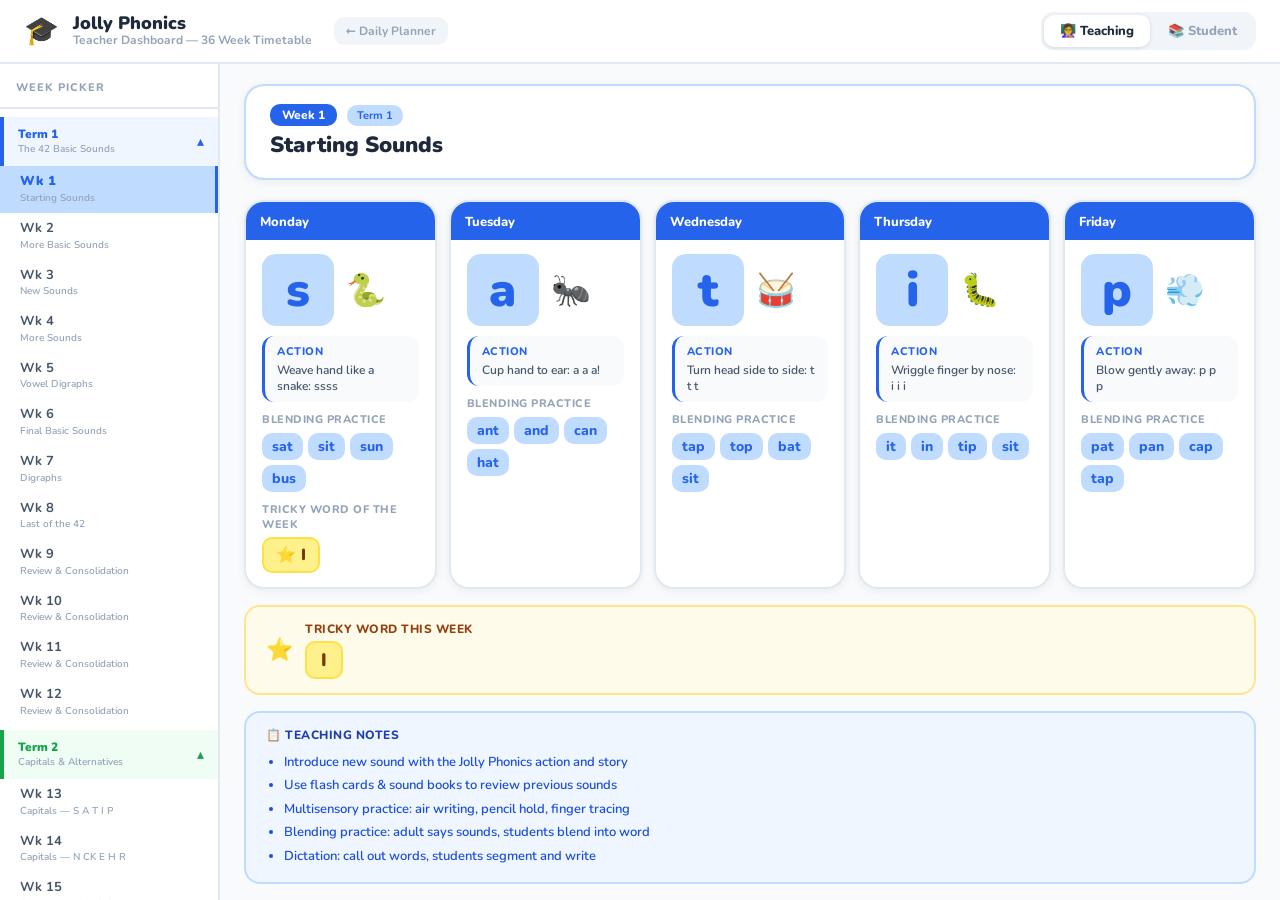
==== dashboard.html @ 3ef7597f "Add 36-week Jolly Phonics Teacher Dashboard - dashboard.html: full sidebar + week view + day cards, " ====
<!DOCTYPE html>
<html lang="en">
<head>
<meta charset="UTF-8">
<meta name="viewport" content="width=device-width, initial-scale=1.0">
<title>Jolly Phonics Dashboard</title>
<link href="https://fonts.googleapis.com/css2?family=Nunito:wght@400;600;700;800;900&display=swap" rel="stylesheet">
<style>
*{box-sizing:border-box;margin:0;padding:0}
body{font-family:'Nunito',system-ui,sans-serif;background:#F8FAFC;color:#1E293B;height:100vh;overflow:hidden}
button{font-family:inherit;cursor:pointer;border:none}
::-webkit-scrollbar{width:6px}
::-webkit-scrollbar-track{background:#F1F5F9}
::-webkit-scrollbar-thumb{background:#CBD5E1;border-radius:3px}

/* ── Shell ─────────────────────────────────────────────── */
#shell{display:flex;flex-direction:column;height:100vh;overflow:hidden}

/* ── Top Bar ────────────────────────────────────────────── */
#topbar{
  display:flex;justify-content:space-between;align-items:center;
  background:white;border-bottom:2px solid #E2E8F0;
  padding:12px 24px;flex-shrink:0
}
.topbar-left{display:flex;align-items:center;gap:14px}
.topbar-logo{font-size:28px;line-height:1}
.topbar-name{font-size:18px;font-weight:900;color:#1E293B;line-height:1}
.topbar-sub{font-size:12px;font-weight:700;color:#94A3B8}
.topbar-back{font-size:12px;font-weight:700;color:#94A3B8;text-decoration:none;
  background:#F1F5F9;border-radius:10px;padding:6px 12px;margin-left:8px;display:inline-block}
.topbar-back:hover{background:#E2E8F0}

/* ── Toggle ─────────────────────────────────────────────── */
.toggle-wrap{display:flex;background:#F1F5F9;border-radius:12px;padding:3px;gap:2px}
.toggle-btn{
  padding:7px 16px;border-radius:10px;font-weight:800;font-size:13px;
  background:transparent;color:#94A3B8;box-shadow:none;transition:all .15s
}
.toggle-btn.active{background:white;color:#1E293B;box-shadow:0 1px 4px rgba(0,0,0,.12)}

/* ── Body row ───────────────────────────────────────────── */
#body{display:flex;flex:1;overflow:hidden}

/* ── Sidebar ─────────────────────────────────────────────── */
#sidebar{
  width:220px;flex-shrink:0;background:white;
  border-right:2px solid #E2E8F0;display:flex;flex-direction:column;overflow:hidden
}
.sidebar-hdr{
  padding:16px 16px 12px;border-bottom:2px solid #E2E8F0;
  font-size:11px;font-weight:800;color:#94A3B8;letter-spacing:1px;text-transform:uppercase
}
#termList{overflow:auto;flex:1;padding:8px 0}
.term-section{margin-bottom:4px}
.term-btn{
  width:100%;text-align:left;padding:10px 14px;
  display:flex;justify-content:space-between;align-items:center;
  border-left-width:4px;border-left-style:solid
}
.term-btn-name{font-weight:900;font-size:12px;line-height:1.2}
.term-btn-sub{font-weight:600;font-size:10px;color:#94A3B8;margin-top:1px}
.term-chevron{font-size:14px}
.week-btn{
  width:100%;text-align:left;padding:8px 14px 8px 20px;
  background:transparent;
  border-right:3px solid transparent;
  display:flex;align-items:center;justify-content:space-between;
  transition:background .15s
}
.week-btn-num{font-weight:700;font-size:13px;color:#475569;display:block;line-height:1.2}
.week-btn-theme{
  font-weight:600;font-size:10px;color:#94A3B8;display:block;margin-top:1px;
  white-space:nowrap;overflow:hidden;text-overflow:ellipsis;max-width:120px
}

/* ── Week View ───────────────────────────────────────────── */
#weekView{flex:1;overflow:auto;padding:20px 24px}

/* Week header card */
.week-hdr{
  background:white;border-radius:20px;padding:18px 24px;margin-bottom:20px;
  display:flex;justify-content:space-between;align-items:center;
  box-shadow:0 2px 8px rgba(0,0,0,.06)
}
.week-hdr-badges{display:flex;align-items:center;gap:10px;margin-bottom:4px;flex-wrap:wrap}
.badge{border-radius:10px;padding:3px 12px;font-size:12px;font-weight:800}
.badge-sm{border-radius:10px;padding:3px 10px;font-size:11px;font-weight:700}
.week-hdr-title{font-size:22px;font-weight:900;color:#1E293B}

/* Day grid */
.day-grid{display:grid;grid-template-columns:repeat(5,1fr);gap:12px}

/* Day card */
.day-card{
  background:white;border-radius:20px;border:2px solid #E2E8F0;
  overflow:hidden;display:flex;flex-direction:column;
  box-shadow:0 2px 8px rgba(0,0,0,.06)
}
.day-card-hdr{padding:8px 14px}
.day-card-hdr span{font-weight:800;font-size:13px;color:white}
.day-card-body{padding:14px 16px;flex:1;display:flex;flex-direction:column;gap:10px}

/* Sound badge row */
.sound-row{display:flex;align-items:center;gap:12px}
.sound-badge{
  border-radius:14px;width:72px;height:72px;flex-shrink:0;
  display:flex;align-items:center;justify-content:center;
  font-weight:900;line-height:1
}
.sound-emoji{font-size:32px}

/* Action section */
.action-box{
  background:#F8FAFC;border-radius:12px;padding:8px 12px;
  border-left-width:3px;border-left-style:solid
}
.action-label{
  font-weight:800;font-size:11px;text-transform:uppercase;letter-spacing:.5px;margin-bottom:3px
}
.action-body{font-size:12px;font-weight:600;color:#475569}

/* Blending section */
.blend-label{
  font-size:11px;font-weight:800;color:#94A3B8;text-transform:uppercase;
  letter-spacing:.5px;margin-bottom:6px
}
.word-chips{display:flex;flex-wrap:wrap;gap:5px}
.word-chip{border-radius:10px;padding:4px 10px;font-size:14px;font-weight:800}

/* Tricky word (Monday card) */
.tricky-card-section{margin-top:auto}
.tricky-card-label{
  font-size:11px;font-weight:800;color:#94A3B8;text-transform:uppercase;
  letter-spacing:.5px;margin-bottom:5px
}
.tricky-card-chips{display:flex;gap:6px;flex-wrap:wrap}
.tricky-chip{
  background:#FEF08A;color:#78350F;border-radius:10px;
  padding:5px 12px;font-weight:900;font-size:16px;border:2px solid #FDE047
}

/* Tricky words banner */
.tricky-banner{
  margin-top:16px;background:#FFFBEB;border-radius:16px;
  padding:14px 20px;border:2px solid #FDE68A;
  display:flex;align-items:center;gap:12px
}
.tricky-banner-star{font-size:22px}
.tricky-banner-label{
  font-size:12px;font-weight:800;color:#92400E;margin-bottom:4px;
  text-transform:uppercase;letter-spacing:.5px
}
.tricky-banner-chips{display:flex;gap:8px;flex-wrap:wrap}
.tricky-banner-chip{
  background:#FEF08A;color:#78350F;border-radius:10px;
  padding:5px 14px;font-weight:900;font-size:18px;border:2px solid #FDE047
}

/* Teaching notes */
.teaching-notes{
  margin-top:16px;background:#EFF6FF;border-radius:16px;
  padding:14px 20px;border:2px solid #BFDBFE
}
.teaching-notes-label{
  font-size:12px;font-weight:800;color:#1E40AF;margin-bottom:8px;
  text-transform:uppercase;letter-spacing:.5px
}
.teaching-notes ul{padding-left:18px;color:#1D4ED8;font-size:13px;line-height:1.8;font-weight:600}

/* Review week */
.review-view{
  border-radius:20px;padding:24px;text-align:center;
  border-style:dashed;border-width:2px
}
.review-icon{font-size:48px;margin-bottom:12px}
.review-title{font-size:22px;font-weight:900;margin-bottom:8px}
.review-desc{font-size:15px;color:#475569;max-width:500px;margin:0 auto 16px;line-height:1.6}
.review-sounds{display:flex;gap:8px;justify-content:center;flex-wrap:wrap;margin-top:8px}
.review-sound-chip{
  color:white;border-radius:10px;padding:6px 14px;font-weight:900;font-size:16px
}
.review-tricky{margin-top:16px;display:flex;gap:8px;justify-content:center;flex-wrap:wrap}
.review-tricky-chip{
  background:#FEF08A;color:#78350F;border-radius:8px;
  padding:4px 10px;font-weight:900;font-size:14px;border:2px solid #FDE047
}
</style>
</head>
<body>
<div id="shell">
  <div id="topbar">
    <div class="topbar-left">
      <span class="topbar-logo">🎓</span>
      <div>
        <div class="topbar-name">Jolly Phonics</div>
        <div class="topbar-sub">Teacher Dashboard — 36 Week Timetable</div>
      </div>
      <a href="index.html" class="topbar-back">← Daily Planner</a>
    </div>
    <div class="toggle-wrap">
      <button class="toggle-btn active" data-mode="teaching" id="toggleTeaching">👩‍🏫 Teaching</button>
      <button class="toggle-btn" data-mode="student" id="toggleStudent">📚 Student</button>
    </div>
  </div>
  <div id="body">
    <div id="sidebar">
      <div class="sidebar-hdr">Week Picker</div>
      <div id="termList"></div>
    </div>
    <div id="weekView"></div>
  </div>
</div>

<script src="jp-data.js"></script>
<script>
const D = window.JP;
const STORAGE_KEY = 'jp_dash_v2';

let state = {
  selectedWeek: 1,
  mode: 'teaching',
  expanded: {1: true, 2: true, 3: true}
};

function loadState() {
  try {
    const saved = JSON.parse(localStorage.getItem(STORAGE_KEY)) || {};
    if (saved.selectedWeek) state.selectedWeek = saved.selectedWeek;
  } catch {}
}

function saveState() {
  try { localStorage.setItem(STORAGE_KEY, JSON.stringify({selectedWeek: state.selectedWeek})); } catch {}
}

function termOf(weekData) {
  return D.terms.find(t => t.id === weekData.term);
}

function displaySound(s) {
  return s === 'oo2' ? 'oo' : s === 'th2' ? 'th' : s;
}

function esc(str) {
  return String(str).replace(/&/g,'&amp;').replace(/</g,'&lt;').replace(/>/g,'&gt;');
}

/* ── Sidebar ─────────────────────────────────────────────── */
function renderSidebar() {
  const list = document.getElementById('termList');
  list.innerHTML = D.terms.map(term => {
    const termWeeks = D.weeks.filter(w => w.term === term.id);
    const isOpen = state.expanded[term.id];
    return `
      <div class="term-section">
        <button class="term-btn" data-term="${term.id}"
          style="background:${term.bg};border-left-color:${term.accent}">
          <div>
            <div class="term-btn-name" style="color:${term.accent}">${esc(term.name)}</div>
            <div class="term-btn-sub">${esc(term.sub)}</div>
          </div>
          <span class="term-chevron" style="color:${term.accent}">${isOpen ? '▴' : '▾'}</span>
        </button>
        ${isOpen ? termWeeks.map(w => {
          const sel = w.week === state.selectedWeek;
          return `<button class="week-btn" data-week="${w.week}"
            style="background:${sel ? term.badge : 'transparent'};border-right-color:${sel ? term.accent : 'transparent'}">
            <div>
              <span class="week-btn-num" style="font-weight:${sel?900:700};color:${sel?term.accent:'#475569'}">Wk ${w.week}</span>
              <span class="week-btn-theme">${esc(w.theme)}</span>
            </div>
          </button>`;
        }).join('') : ''}
      </div>`;
  }).join('');
}

/* ── Day Card ─────────────────────────────────────────────── */
function renderDayCard(dayIdx, sound, weekData) {
  const term = termOf(weekData);
  const ds = displaySound(sound);
  const info = D.sounds[sound] || {e:'❓', a:'Review this sound', w:['blend','read','spell','write']};
  const tricky = dayIdx === 0 && weekData.trickyWords && weekData.trickyWords.length > 0
    ? weekData.trickyWords : null;
  const dayName = D.days[dayIdx];
  const badgeFontSize = ds.length > 2 ? 32 : 48;

  const actionHtml = state.mode === 'teaching' ? `
    <div class="action-box" style="border-left-color:${term.accent}">
      <div class="action-label" style="color:${term.accent}">Action</div>
      <div class="action-body">${esc(info.a)}</div>
    </div>` : '';

  const blendLabel = state.mode === 'teaching' ? 'Blending Practice' : 'Read these words';

  const wordChips = info.w.map(w =>
    `<span class="word-chip" style="background:${term.badge};color:${term.accent}">${esc(w)}</span>`
  ).join('');

  const trickyHtml = tricky ? `
    <div class="tricky-card-section">
      <div class="tricky-card-label">Tricky Word${tricky.length > 1 ? 's' : ''} of the Week</div>
      <div class="tricky-card-chips">
        ${tricky.map(tw => `<span class="tricky-chip">⭐ ${esc(tw)}</span>`).join('')}
      </div>
    </div>` : '';

  return `
    <div class="day-card">
      <div class="day-card-hdr" style="background:${term.accent}">
        <span>${esc(dayName)}</span>
      </div>
      <div class="day-card-body">
        <div class="sound-row">
          <div class="sound-badge" style="background:${term.badge};color:${term.accent};font-size:${badgeFontSize}px">
            ${esc(ds)}
          </div>
          <div class="sound-emoji">${info.e}</div>
        </div>
        ${actionHtml}
        <div>
          <div class="blend-label">${blendLabel}</div>
          <div class="word-chips">${wordChips}</div>
        </div>
        ${trickyHtml}
      </div>
    </div>`;
}

/* ── Review Week View ────────────────────────────────────── */
function renderReviewWeek(weekData) {
  const term = termOf(weekData);
  const soundChips = weekData.sounds.map(s =>
    `<span class="review-sound-chip" style="background:${term.accent}">${esc(displaySound(s))}</span>`
  ).join('');
  const trickyChips = weekData.trickyWords && weekData.trickyWords.length > 0
    ? `<div class="review-tricky">${weekData.trickyWords.map(tw =>
        `<span class="review-tricky-chip">⭐ ${esc(tw)}</span>`).join('')}</div>` : '';

  return `
    <div class="review-view" style="background:${term.badge};border-color:${term.accent}">
      <div class="review-icon">🔄</div>
      <h3 class="review-title" style="color:${term.accent}">Consolidation &amp; Review Week</h3>
      <p class="review-desc">${esc(weekData.reviewNote || '')}</p>
      <div class="review-sounds">${soundChips}</div>
      ${trickyChips}
    </div>`;
}

/* ── Week View ───────────────────────────────────────────── */
function renderWeekView() {
  const weekData = D.weeks.find(w => w.week === state.selectedWeek);
  if (!weekData) return;
  const term = termOf(weekData);

  const capitalsPill = weekData.capitals
    ? `<span class="badge-sm" style="background:#EDE9FE;color:#6D28D9">Capitals</span>` : '';
  const reviewPill = weekData.review
    ? `<span class="badge-sm" style="background:#FEE2E2;color:#DC2626">Review</span>` : '';

  const dayCards = weekData.review
    ? renderReviewWeek(weekData)
    : `<div class="day-grid">${
        weekData.sounds.slice(0, 5).map((s, i) => renderDayCard(i, s, weekData)).join('')
      }</div>`;

  const trickyBanner = !weekData.review && weekData.trickyWords && weekData.trickyWords.length > 0 ? `
    <div class="tricky-banner">
      <span class="tricky-banner-star">⭐</span>
      <div>
        <div class="tricky-banner-label">Tricky Word${weekData.trickyWords.length > 1 ? 's' : ''} this week</div>
        <div class="tricky-banner-chips">
          ${weekData.trickyWords.map(tw => `<span class="tricky-banner-chip">${esc(tw)}</span>`).join('')}
        </div>
      </div>
    </div>` : '';

  const teachingNotes = state.mode === 'teaching' && !weekData.review ? `
    <div class="teaching-notes">
      <div class="teaching-notes-label">📋 Teaching Notes</div>
      <ul>
        <li>Introduce new sound with the Jolly Phonics action and story</li>
        <li>Use flash cards &amp; sound books to review previous sounds</li>
        <li>Multisensory practice: air writing, pencil hold, finger tracing</li>
        <li>Blending practice: adult says sounds, students blend into word</li>
        <li>Dictation: call out words, students segment and write</li>
      </ul>
    </div>` : '';

  document.getElementById('weekView').innerHTML = `
    <div class="week-hdr" style="border:2px solid ${term.badge}">
      <div>
        <div class="week-hdr-badges">
          <span class="badge" style="background:${term.accent};color:white">Week ${weekData.week}</span>
          <span class="badge-sm" style="background:${term.badge};color:${term.accent}">${esc(term.name)}</span>
          ${capitalsPill}${reviewPill}
        </div>
        <h2 class="week-hdr-title">${esc(weekData.theme)}</h2>
      </div>
    </div>
    ${dayCards}
    ${trickyBanner}
    ${teachingNotes}
  `;
}

/* ── Render all ─────────────────────────────────────────── */
function renderAll() {
  renderSidebar();
  renderWeekView();
  // Sync toggle buttons
  document.querySelectorAll('.toggle-btn').forEach(btn => {
    btn.classList.toggle('active', btn.dataset.mode === state.mode);
  });
}

/* ── Events ─────────────────────────────────────────────── */
document.getElementById('termList').addEventListener('click', e => {
  const termBtn = e.target.closest('[data-term]');
  const weekBtn = e.target.closest('[data-week]');
  if (termBtn) {
    const id = Number(termBtn.dataset.term);
    state.expanded[id] = !state.expanded[id];
    renderSidebar();
  } else if (weekBtn) {
    state.selectedWeek = Number(weekBtn.dataset.week);
    saveState();
    renderAll();
  }
});

document.querySelector('.toggle-wrap').addEventListener('click', e => {
  const btn = e.target.closest('.toggle-btn');
  if (btn) {
    state.mode = btn.dataset.mode;
    renderAll();
  }
});

/* ── Init ────────────────────────────────────────────────── */
loadState();
renderAll();
</script>
</body>
</html>
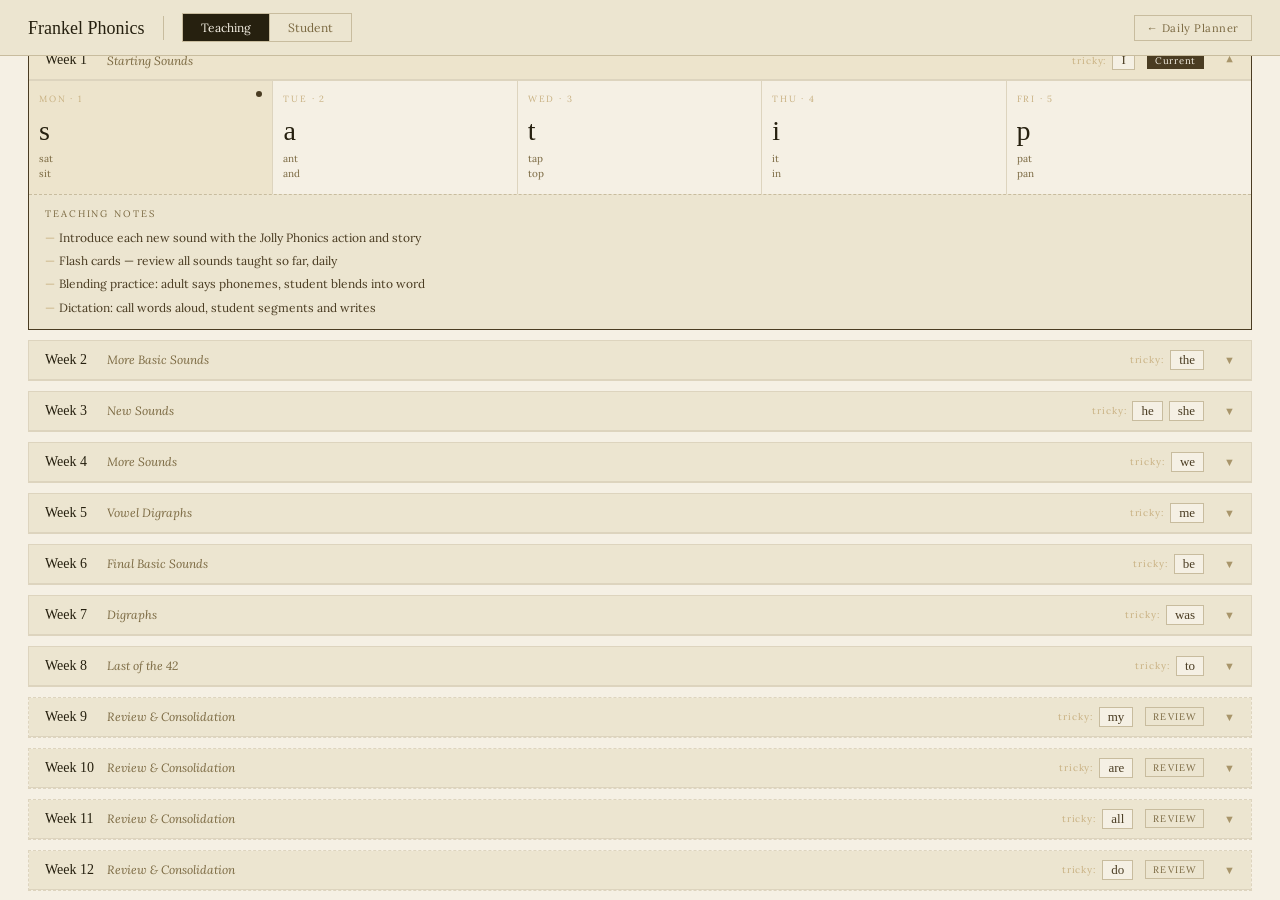
==== commit 8bae55f7: "Redesign app as Frankel Phonics with parchment/ink design system - New splash.html: entry screen wit" ====
--- a/dashboard.html
+++ b/dashboard.html
@@ -3,443 +3,654 @@
 <head>
 <meta charset="UTF-8">
 <meta name="viewport" content="width=device-width, initial-scale=1.0">
-<title>Jolly Phonics Dashboard</title>
-<link href="https://fonts.googleapis.com/css2?family=Nunito:wght@400;600;700;800;900&display=swap" rel="stylesheet">
+<title>Frankel Phonics — Dashboard</title>
+<link rel="manifest" href="manifest.json">
+<link rel="preconnect" href="https://fonts.googleapis.com">
+<link href="https://fonts.googleapis.com/css2?family=IM+Fell+English:ital@0;1&family=Lora:ital,wght@0,400;0,500;0,600;1,400;1,500&display=swap" rel="stylesheet">
 <style>
-*{box-sizing:border-box;margin:0;padding:0}
-body{font-family:'Nunito',system-ui,sans-serif;background:#F8FAFC;color:#1E293B;height:100vh;overflow:hidden}
-button{font-family:inherit;cursor:pointer;border:none}
-::-webkit-scrollbar{width:6px}
-::-webkit-scrollbar-track{background:#F1F5F9}
-::-webkit-scrollbar-thumb{background:#CBD5E1;border-radius:3px}
-
-/* ── Shell ─────────────────────────────────────────────── */
-#shell{display:flex;flex-direction:column;height:100vh;overflow:hidden}
-
-/* ── Top Bar ────────────────────────────────────────────── */
-#topbar{
-  display:flex;justify-content:space-between;align-items:center;
-  background:white;border-bottom:2px solid #E2E8F0;
-  padding:12px 24px;flex-shrink:0
-}
-.topbar-left{display:flex;align-items:center;gap:14px}
-.topbar-logo{font-size:28px;line-height:1}
-.topbar-name{font-size:18px;font-weight:900;color:#1E293B;line-height:1}
-.topbar-sub{font-size:12px;font-weight:700;color:#94A3B8}
-.topbar-back{font-size:12px;font-weight:700;color:#94A3B8;text-decoration:none;
-  background:#F1F5F9;border-radius:10px;padding:6px 12px;margin-left:8px;display:inline-block}
-.topbar-back:hover{background:#E2E8F0}
-
-/* ── Toggle ─────────────────────────────────────────────── */
-.toggle-wrap{display:flex;background:#F1F5F9;border-radius:12px;padding:3px;gap:2px}
-.toggle-btn{
-  padding:7px 16px;border-radius:10px;font-weight:800;font-size:13px;
-  background:transparent;color:#94A3B8;box-shadow:none;transition:all .15s
-}
-.toggle-btn.active{background:white;color:#1E293B;box-shadow:0 1px 4px rgba(0,0,0,.12)}
-
-/* ── Body row ───────────────────────────────────────────── */
-#body{display:flex;flex:1;overflow:hidden}
-
-/* ── Sidebar ─────────────────────────────────────────────── */
-#sidebar{
-  width:220px;flex-shrink:0;background:white;
-  border-right:2px solid #E2E8F0;display:flex;flex-direction:column;overflow:hidden
-}
-.sidebar-hdr{
-  padding:16px 16px 12px;border-bottom:2px solid #E2E8F0;
-  font-size:11px;font-weight:800;color:#94A3B8;letter-spacing:1px;text-transform:uppercase
-}
-#termList{overflow:auto;flex:1;padding:8px 0}
-.term-section{margin-bottom:4px}
-.term-btn{
-  width:100%;text-align:left;padding:10px 14px;
-  display:flex;justify-content:space-between;align-items:center;
-  border-left-width:4px;border-left-style:solid
-}
-.term-btn-name{font-weight:900;font-size:12px;line-height:1.2}
-.term-btn-sub{font-weight:600;font-size:10px;color:#94A3B8;margin-top:1px}
-.term-chevron{font-size:14px}
-.week-btn{
-  width:100%;text-align:left;padding:8px 14px 8px 20px;
-  background:transparent;
-  border-right:3px solid transparent;
-  display:flex;align-items:center;justify-content:space-between;
-  transition:background .15s
-}
-.week-btn-num{font-weight:700;font-size:13px;color:#475569;display:block;line-height:1.2}
-.week-btn-theme{
-  font-weight:600;font-size:10px;color:#94A3B8;display:block;margin-top:1px;
-  white-space:nowrap;overflow:hidden;text-overflow:ellipsis;max-width:120px
-}
-
-/* ── Week View ───────────────────────────────────────────── */
-#weekView{flex:1;overflow:auto;padding:20px 24px}
-
-/* Week header card */
-.week-hdr{
-  background:white;border-radius:20px;padding:18px 24px;margin-bottom:20px;
-  display:flex;justify-content:space-between;align-items:center;
-  box-shadow:0 2px 8px rgba(0,0,0,.06)
-}
-.week-hdr-badges{display:flex;align-items:center;gap:10px;margin-bottom:4px;flex-wrap:wrap}
-.badge{border-radius:10px;padding:3px 12px;font-size:12px;font-weight:800}
-.badge-sm{border-radius:10px;padding:3px 10px;font-size:11px;font-weight:700}
-.week-hdr-title{font-size:22px;font-weight:900;color:#1E293B}
-
-/* Day grid */
-.day-grid{display:grid;grid-template-columns:repeat(5,1fr);gap:12px}
-
-/* Day card */
-.day-card{
-  background:white;border-radius:20px;border:2px solid #E2E8F0;
-  overflow:hidden;display:flex;flex-direction:column;
-  box-shadow:0 2px 8px rgba(0,0,0,.06)
-}
-.day-card-hdr{padding:8px 14px}
-.day-card-hdr span{font-weight:800;font-size:13px;color:white}
-.day-card-body{padding:14px 16px;flex:1;display:flex;flex-direction:column;gap:10px}
-
-/* Sound badge row */
-.sound-row{display:flex;align-items:center;gap:12px}
-.sound-badge{
-  border-radius:14px;width:72px;height:72px;flex-shrink:0;
-  display:flex;align-items:center;justify-content:center;
-  font-weight:900;line-height:1
-}
-.sound-emoji{font-size:32px}
-
-/* Action section */
-.action-box{
-  background:#F8FAFC;border-radius:12px;padding:8px 12px;
-  border-left-width:3px;border-left-style:solid
-}
-.action-label{
-  font-weight:800;font-size:11px;text-transform:uppercase;letter-spacing:.5px;margin-bottom:3px
-}
-.action-body{font-size:12px;font-weight:600;color:#475569}
-
-/* Blending section */
-.blend-label{
-  font-size:11px;font-weight:800;color:#94A3B8;text-transform:uppercase;
-  letter-spacing:.5px;margin-bottom:6px
-}
-.word-chips{display:flex;flex-wrap:wrap;gap:5px}
-.word-chip{border-radius:10px;padding:4px 10px;font-size:14px;font-weight:800}
-
-/* Tricky word (Monday card) */
-.tricky-card-section{margin-top:auto}
-.tricky-card-label{
-  font-size:11px;font-weight:800;color:#94A3B8;text-transform:uppercase;
-  letter-spacing:.5px;margin-bottom:5px
-}
-.tricky-card-chips{display:flex;gap:6px;flex-wrap:wrap}
-.tricky-chip{
-  background:#FEF08A;color:#78350F;border-radius:10px;
-  padding:5px 12px;font-weight:900;font-size:16px;border:2px solid #FDE047
-}
-
-/* Tricky words banner */
-.tricky-banner{
-  margin-top:16px;background:#FFFBEB;border-radius:16px;
-  padding:14px 20px;border:2px solid #FDE68A;
-  display:flex;align-items:center;gap:12px
-}
-.tricky-banner-star{font-size:22px}
-.tricky-banner-label{
-  font-size:12px;font-weight:800;color:#92400E;margin-bottom:4px;
-  text-transform:uppercase;letter-spacing:.5px
-}
-.tricky-banner-chips{display:flex;gap:8px;flex-wrap:wrap}
-.tricky-banner-chip{
-  background:#FEF08A;color:#78350F;border-radius:10px;
-  padding:5px 14px;font-weight:900;font-size:18px;border:2px solid #FDE047
-}
-
-/* Teaching notes */
-.teaching-notes{
-  margin-top:16px;background:#EFF6FF;border-radius:16px;
-  padding:14px 20px;border:2px solid #BFDBFE
-}
-.teaching-notes-label{
-  font-size:12px;font-weight:800;color:#1E40AF;margin-bottom:8px;
-  text-transform:uppercase;letter-spacing:.5px
-}
-.teaching-notes ul{padding-left:18px;color:#1D4ED8;font-size:13px;line-height:1.8;font-weight:600}
-
-/* Review week */
-.review-view{
-  border-radius:20px;padding:24px;text-align:center;
-  border-style:dashed;border-width:2px
-}
-.review-icon{font-size:48px;margin-bottom:12px}
-.review-title{font-size:22px;font-weight:900;margin-bottom:8px}
-.review-desc{font-size:15px;color:#475569;max-width:500px;margin:0 auto 16px;line-height:1.6}
-.review-sounds{display:flex;gap:8px;justify-content:center;flex-wrap:wrap;margin-top:8px}
-.review-sound-chip{
-  color:white;border-radius:10px;padding:6px 14px;font-weight:900;font-size:16px
-}
-.review-tricky{margin-top:16px;display:flex;gap:8px;justify-content:center;flex-wrap:wrap}
-.review-tricky-chip{
-  background:#FEF08A;color:#78350F;border-radius:8px;
-  padding:4px 10px;font-weight:900;font-size:14px;border:2px solid #FDE047
-}
+*, *::before, *::after { box-sizing: border-box; margin: 0; padding: 0; }
+
+:root {
+  --p0:      #faf6ed;
+  --p1:      #f5f0e4;
+  --p2:      #ece5d0;
+  --p3:      #ddd4be;
+  --p4:      #c8bc9e;
+  --ink:     #26200f;
+  --ink-2:   #4a3c22;
+  --ink-3:   #7a6840;
+  --ink-4:   #a8956a;
+  --ink-5:   #c8b080;
+  --cur-bg:  #ede4cc;
+  --done-op: 0.42;
+}
+
+html, body {
+  height: 100%; width: 100%;
+  background: var(--p1);
+  color: var(--ink);
+  font-family: 'Lora', serif;
+  -webkit-font-smoothing: antialiased;
+  overflow: hidden;
+}
+
+/* ── Shell ──────────────────────────────────────────────── */
+#shell { display: flex; flex-direction: column; height: 100vh; }
+
+/* ── Top bar ────────────────────────────────────────────── */
+#topbar {
+  flex-shrink: 0;
+  background: var(--p2);
+  border-bottom: 1.5px solid var(--p4);
+  padding: 0 28px;
+  height: 56px;
+  display: flex;
+  align-items: center;
+  gap: 18px;
+}
+
+.tb-wordmark { display: flex; flex-direction: column; gap: 1px; }
+
+.tb-name {
+  font-family: 'IM Fell English', serif;
+  font-size: 18px;
+  color: var(--ink);
+  line-height: 1;
+}
+
+.tb-sub {
+  font-family: 'Lora', serif;
+  font-size: 9.5px;
+  letter-spacing: 0.28em;
+  text-transform: uppercase;
+  color: var(--ink-3);
+}
+
+.tb-divider {
+  width: 1px;
+  height: 24px;
+  background: var(--p4);
+  flex-shrink: 0;
+}
+
+.tb-spacer { flex: 1; }
+
+.mode-toggle {
+  display: flex;
+  border: 1px solid var(--p4);
+}
+
+.mode-btn {
+  padding: 6px 18px;
+  background: transparent;
+  color: var(--ink-3);
+  border: none;
+  cursor: pointer;
+  font-family: 'Lora', serif;
+  font-size: 12px;
+  transition: background 0.2s, color 0.2s;
+}
+.mode-btn.active { background: var(--ink); color: var(--p1); }
+.mode-btn + .mode-btn { border-left: 1px solid var(--p4); }
+
+.tb-back {
+  font-family: 'Lora', serif;
+  font-size: 11px;
+  color: var(--ink-3);
+  text-decoration: none;
+  letter-spacing: 0.05em;
+  padding: 5px 12px;
+  border: 1px solid var(--p4);
+  transition: border-color 0.2s, color 0.2s;
+  white-space: nowrap;
+}
+.tb-back:hover { border-color: var(--ink-2); color: var(--ink); }
+
+
+/* ── Scroll area ────────────────────────────────────────── */
+#scrollArea {
+  flex: 1;
+  overflow-y: auto;
+  padding: 28px 28px 60px;
+  scroll-behavior: smooth;
+}
+#scrollArea::-webkit-scrollbar { width: 4px; }
+#scrollArea::-webkit-scrollbar-thumb { background: var(--p4); }
+
+/* ── Term section ───────────────────────────────────────── */
+.term-section { margin-bottom: 40px; }
+
+.term-header {
+  display: flex;
+  align-items: center;
+  gap: 16px;
+  margin-bottom: 16px;
+}
+
+.term-title {
+  font-family: 'IM Fell English', serif;
+  font-size: 20px;
+  color: var(--ink);
+  white-space: nowrap;
+}
+
+.term-sub {
+  font-family: 'Lora', serif;
+  font-style: italic;
+  font-size: 12px;
+  color: var(--ink-3);
+}
+
+.term-rule {
+  flex: 1;
+  height: 1px;
+  background: linear-gradient(to right, var(--p4), transparent);
+}
+
+/* ── Week row ───────────────────────────────────────────── */
+.week-row {
+  margin-bottom: 10px;
+  border: 1px solid var(--p3);
+  overflow: hidden;
+  transition: border-color 0.2s;
+}
+.week-row:hover { border-color: var(--p4); }
+.week-row.current { border-color: var(--ink-2); }
+.week-row.review-week { border-style: dashed; }
+
+@keyframes rowIn {
+  from { opacity: 0; transform: translateY(10px); }
+  to   { opacity: 1; transform: translateY(0); }
+}
+.week-row { animation: rowIn 0.35s ease both; }
+
+/* ── Week meta bar ──────────────────────────────────────── */
+.week-meta {
+  display: flex;
+  align-items: center;
+  padding: 9px 16px;
+  gap: 12px;
+  background: var(--p2);
+  border-bottom: 1px solid var(--p3);
+  cursor: pointer;
+  user-select: none;
+}
+.week-row.current .week-meta { background: var(--cur-bg); }
+
+.week-num {
+  font-family: 'IM Fell English', serif;
+  font-size: 14px;
+  color: var(--ink);
+  min-width: 50px;
+}
+
+.week-theme {
+  font-family: 'Lora', serif;
+  font-style: italic;
+  font-size: 12px;
+  color: var(--ink-3);
+  flex: 1;
+}
+
+.week-tricky {
+  display: flex;
+  align-items: center;
+  gap: 6px;
+}
+
+.wt-label {
+  font-family: 'Lora', serif;
+  font-size: 9.5px;
+  letter-spacing: 0.1em;
+  color: var(--ink-5);
+}
+
+.tricky-chip {
+  font-family: 'IM Fell English', serif;
+  font-size: 13px;
+  color: var(--ink-2);
+  border: 1px solid var(--p4);
+  padding: 1px 8px;
+  background: var(--p1);
+}
+
+.week-badge {
+  font-family: 'Lora', serif;
+  font-size: 9.5px;
+  letter-spacing: 0.12em;
+  text-transform: uppercase;
+  color: var(--ink-3);
+  border: 1px solid var(--p4);
+  padding: 2px 7px;
+}
+
+.week-current-badge {
+  font-family: 'Lora', serif;
+  font-size: 9.5px;
+  letter-spacing: 0.08em;
+  color: var(--p1);
+  background: var(--ink-2);
+  padding: 2px 8px;
+}
+
+.week-chevron {
+  font-size: 11px;
+  color: var(--ink-4);
+  transition: transform 0.25s;
+  margin-left: 8px;
+  flex-shrink: 0;
+}
+.week-row.open .week-chevron { transform: rotate(180deg); }
+
+/* ── Day grid ───────────────────────────────────────────── */
+.day-grid {
+  display: none;
+  grid-template-columns: repeat(5, 1fr);
+  border-top: 1px solid var(--p3);
+}
+.week-row.open .day-grid { display: grid; }
+
+/* ── Review body ────────────────────────────────────────── */
+.review-body {
+  display: none;
+  padding: 16px 20px;
+  border-top: 1px solid var(--p3);
+  background: var(--p1);
+}
+.week-row.open .review-body { display: block; }
+
+.review-text {
+  font-family: 'Lora', serif;
+  font-style: italic;
+  font-size: 13px;
+  color: var(--ink-2);
+  line-height: 1.8;
+  max-width: 600px;
+}
+
+.review-sounds {
+  display: flex;
+  flex-wrap: wrap;
+  gap: 6px;
+  margin-top: 12px;
+}
+
+.review-sound {
+  font-family: 'IM Fell English', serif;
+  font-size: 18px;
+  color: var(--ink-2);
+  border: 1px solid var(--p4);
+  padding: 3px 10px;
+  background: var(--p1);
+}
+
+/* ── Day cell ───────────────────────────────────────────── */
+.day-cell {
+  padding: 12px 10px 14px;
+  border-right: 1px solid var(--p3);
+  background: var(--p1);
+  display: flex;
+  flex-direction: column;
+  gap: 7px;
+  position: relative;
+  cursor: pointer;
+  transition: background 0.15s;
+  -webkit-tap-highlight-color: transparent;
+}
+.day-cell:last-child { border-right: none; }
+.day-cell:hover { background: var(--p2); }
+.day-cell.done-cell { opacity: var(--done-op); }
+.day-cell.current-cell { background: var(--cur-bg); }
+.day-cell.current-cell:hover { background: #e4d9be; }
+
+.dc-label {
+  font-family: 'Lora', serif;
+  font-size: 9px;
+  letter-spacing: 0.2em;
+  text-transform: uppercase;
+  color: var(--ink-5);
+}
+
+.dc-sound {
+  font-family: 'IM Fell English', serif;
+  font-size: 28px;
+  color: var(--ink);
+  line-height: 1;
+  min-height: 34px;
+  display: flex;
+  align-items: flex-end;
+}
+.dc-sound.long { font-size: 20px; }
+
+.dc-words {
+  display: flex;
+  flex-direction: column;
+  gap: 2px;
+}
+
+.dc-word {
+  font-family: 'Lora', serif;
+  font-size: 10px;
+  color: var(--ink-3);
+  line-height: 1.3;
+}
+
+.dc-done-tick {
+  position: absolute;
+  top: 10px; right: 10px;
+  font-family: 'Lora', serif;
+  font-size: 9px;
+  color: var(--ink-2);
+}
+
+.dc-current-dot {
+  position: absolute;
+  top: 10px; right: 10px;
+  width: 6px; height: 6px;
+  border-radius: 50%;
+  background: var(--ink-2);
+}
+
+/* ── Teaching notes ─────────────────────────────────────── */
+.teaching-notes {
+  padding: 12px 16px;
+  border-top: 1px dashed var(--p4);
+  background: var(--p2);
+  display: none;
+}
+.week-row.open .teaching-notes.visible { display: block; }
+
+.tn-title {
+  font-family: 'Lora', serif;
+  font-size: 9.5px;
+  letter-spacing: 0.2em;
+  text-transform: uppercase;
+  color: var(--ink-3);
+  margin-bottom: 8px;
+}
+
+.tn-list {
+  list-style: none;
+  display: flex;
+  flex-direction: column;
+  gap: 4px;
+}
+
+.tn-list li {
+  font-family: 'Lora', serif;
+  font-size: 12px;
+  color: var(--ink-2);
+  line-height: 1.6;
+  padding-left: 14px;
+  position: relative;
+}
+.tn-list li::before {
+  content: '—';
+  position: absolute;
+  left: 0;
+  color: var(--ink-5);
+}
+
+/* ── Tooltip ────────────────────────────────────────────── */
+.day-tooltip {
+  position: fixed;
+  z-index: 200;
+  background: var(--ink);
+  color: var(--p1);
+  font-family: 'Lora', serif;
+  font-size: 12px;
+  padding: 8px 14px;
+  pointer-events: none;
+  opacity: 0;
+  transition: opacity 0.15s;
+  max-width: 200px;
+  line-height: 1.6;
+}
+.day-tooltip.show { opacity: 1; }
+
+.tt-sound {
+  font-family: 'IM Fell English', serif;
+  font-size: 15px;
+  margin-bottom: 4px;
+}
+.tt-action { font-size: 11px; opacity: 0.8; line-height: 1.5; }
+.tt-words  { font-size: 10px; opacity: 0.6; margin-top: 3px; }
 </style>
 </head>
 <body>
 <div id="shell">
+
   <div id="topbar">
-    <div class="topbar-left">
-      <span class="topbar-logo">🎓</span>
-      <div>
-        <div class="topbar-name">Jolly Phonics</div>
-        <div class="topbar-sub">Teacher Dashboard — 36 Week Timetable</div>
-      </div>
-      <a href="index.html" class="topbar-back">← Daily Planner</a>
+    <div class="tb-wordmark">
+      <div class="tb-name">Frankel Phonics</div>
     </div>
-    <div class="toggle-wrap">
-      <button class="toggle-btn active" data-mode="teaching" id="toggleTeaching">👩‍🏫 Teaching</button>
-      <button class="toggle-btn" data-mode="student" id="toggleStudent">📚 Student</button>
+    <div class="tb-divider"></div>
+    <div class="mode-toggle">
+      <button class="mode-btn active" data-mode="teaching">Teaching</button>
+      <button class="mode-btn" data-mode="student">Student</button>
     </div>
+    <div class="tb-spacer"></div>
+    <a class="tb-back" href="index.html">&#8592; Daily Planner</a>
   </div>
-  <div id="body">
-    <div id="sidebar">
-      <div class="sidebar-hdr">Week Picker</div>
-      <div id="termList"></div>
-    </div>
-    <div id="weekView"></div>
-  </div>
+
+  <div id="scrollArea"></div>
 </div>
+
+<div class="day-tooltip" id="tooltip"></div>
 
 <script src="jp-data.js"></script>
 <script>
-const D = window.JP;
-const STORAGE_KEY = 'jp_dash_v2';
+const D           = window.JP;
+const STORAGE_KEY = 'gp_dash_v1';
+const DAY_KEY     = 'ella_phonics_day';
 
 let state = {
-  selectedWeek: 1,
   mode: 'teaching',
-  expanded: {1: true, 2: true, 3: true}
+  currentDay: parseInt(localStorage.getItem(DAY_KEY) || '1', 10),
+  open: {}
 };
 
-function loadState() {
+try {
+  const s = JSON.parse(localStorage.getItem(STORAGE_KEY) || '{}');
+  if (s.mode) state.mode = s.mode;
+  if (s.open) state.open = s.open;
+} catch(e) {}
+
+function save() {
   try {
-    const saved = JSON.parse(localStorage.getItem(STORAGE_KEY)) || {};
-    if (saved.selectedWeek) state.selectedWeek = saved.selectedWeek;
-  } catch {}
-}
-
-function saveState() {
-  try { localStorage.setItem(STORAGE_KEY, JSON.stringify({selectedWeek: state.selectedWeek})); } catch {}
-}
-
-function termOf(weekData) {
-  return D.terms.find(t => t.id === weekData.term);
-}
-
-function displaySound(s) {
-  return s === 'oo2' ? 'oo' : s === 'th2' ? 'th' : s;
-}
-
-function esc(str) {
-  return String(str).replace(/&/g,'&amp;').replace(/</g,'&lt;').replace(/>/g,'&gt;');
-}
-
-/* ── Sidebar ─────────────────────────────────────────────── */
-function renderSidebar() {
-  const list = document.getElementById('termList');
-  list.innerHTML = D.terms.map(term => {
-    const termWeeks = D.weeks.filter(w => w.term === term.id);
-    const isOpen = state.expanded[term.id];
-    return `
-      <div class="term-section">
-        <button class="term-btn" data-term="${term.id}"
-          style="background:${term.bg};border-left-color:${term.accent}">
-          <div>
-            <div class="term-btn-name" style="color:${term.accent}">${esc(term.name)}</div>
-            <div class="term-btn-sub">${esc(term.sub)}</div>
-          </div>
-          <span class="term-chevron" style="color:${term.accent}">${isOpen ? '▴' : '▾'}</span>
-        </button>
-        ${isOpen ? termWeeks.map(w => {
-          const sel = w.week === state.selectedWeek;
-          return `<button class="week-btn" data-week="${w.week}"
-            style="background:${sel ? term.badge : 'transparent'};border-right-color:${sel ? term.accent : 'transparent'}">
-            <div>
-              <span class="week-btn-num" style="font-weight:${sel?900:700};color:${sel?term.accent:'#475569'}">Wk ${w.week}</span>
-              <span class="week-btn-theme">${esc(w.theme)}</span>
-            </div>
-          </button>`;
-        }).join('') : ''}
-      </div>`;
-  }).join('');
-}
-
-/* ── Day Card ─────────────────────────────────────────────── */
-function renderDayCard(dayIdx, sound, weekData) {
-  const term = termOf(weekData);
-  const ds = displaySound(sound);
-  const info = D.sounds[sound] || {e:'❓', a:'Review this sound', w:['blend','read','spell','write']};
-  const tricky = dayIdx === 0 && weekData.trickyWords && weekData.trickyWords.length > 0
-    ? weekData.trickyWords : null;
-  const dayName = D.days[dayIdx];
-  const badgeFontSize = ds.length > 2 ? 32 : 48;
-
-  const actionHtml = state.mode === 'teaching' ? `
-    <div class="action-box" style="border-left-color:${term.accent}">
-      <div class="action-label" style="color:${term.accent}">Action</div>
-      <div class="action-body">${esc(info.a)}</div>
-    </div>` : '';
-
-  const blendLabel = state.mode === 'teaching' ? 'Blending Practice' : 'Read these words';
-
-  const wordChips = info.w.map(w =>
-    `<span class="word-chip" style="background:${term.badge};color:${term.accent}">${esc(w)}</span>`
-  ).join('');
-
-  const trickyHtml = tricky ? `
-    <div class="tricky-card-section">
-      <div class="tricky-card-label">Tricky Word${tricky.length > 1 ? 's' : ''} of the Week</div>
-      <div class="tricky-card-chips">
-        ${tricky.map(tw => `<span class="tricky-chip">⭐ ${esc(tw)}</span>`).join('')}
-      </div>
-    </div>` : '';
-
-  return `
-    <div class="day-card">
-      <div class="day-card-hdr" style="background:${term.accent}">
-        <span>${esc(dayName)}</span>
-      </div>
-      <div class="day-card-body">
-        <div class="sound-row">
-          <div class="sound-badge" style="background:${term.badge};color:${term.accent};font-size:${badgeFontSize}px">
-            ${esc(ds)}
-          </div>
-          <div class="sound-emoji">${info.e}</div>
-        </div>
-        ${actionHtml}
-        <div>
-          <div class="blend-label">${blendLabel}</div>
-          <div class="word-chips">${wordChips}</div>
-        </div>
-        ${trickyHtml}
-      </div>
-    </div>`;
-}
-
-/* ── Review Week View ────────────────────────────────────── */
-function renderReviewWeek(weekData) {
-  const term = termOf(weekData);
-  const soundChips = weekData.sounds.map(s =>
-    `<span class="review-sound-chip" style="background:${term.accent}">${esc(displaySound(s))}</span>`
-  ).join('');
-  const trickyChips = weekData.trickyWords && weekData.trickyWords.length > 0
-    ? `<div class="review-tricky">${weekData.trickyWords.map(tw =>
-        `<span class="review-tricky-chip">⭐ ${esc(tw)}</span>`).join('')}</div>` : '';
-
-  return `
-    <div class="review-view" style="background:${term.badge};border-color:${term.accent}">
-      <div class="review-icon">🔄</div>
-      <h3 class="review-title" style="color:${term.accent}">Consolidation &amp; Review Week</h3>
-      <p class="review-desc">${esc(weekData.reviewNote || '')}</p>
-      <div class="review-sounds">${soundChips}</div>
-      ${trickyChips}
-    </div>`;
-}
-
-/* ── Week View ───────────────────────────────────────────── */
-function renderWeekView() {
-  const weekData = D.weeks.find(w => w.week === state.selectedWeek);
-  if (!weekData) return;
-  const term = termOf(weekData);
-
-  const capitalsPill = weekData.capitals
-    ? `<span class="badge-sm" style="background:#EDE9FE;color:#6D28D9">Capitals</span>` : '';
-  const reviewPill = weekData.review
-    ? `<span class="badge-sm" style="background:#FEE2E2;color:#DC2626">Review</span>` : '';
-
-  const dayCards = weekData.review
-    ? renderReviewWeek(weekData)
-    : `<div class="day-grid">${
-        weekData.sounds.slice(0, 5).map((s, i) => renderDayCard(i, s, weekData)).join('')
-      }</div>`;
-
-  const trickyBanner = !weekData.review && weekData.trickyWords && weekData.trickyWords.length > 0 ? `
-    <div class="tricky-banner">
-      <span class="tricky-banner-star">⭐</span>
-      <div>
-        <div class="tricky-banner-label">Tricky Word${weekData.trickyWords.length > 1 ? 's' : ''} this week</div>
-        <div class="tricky-banner-chips">
-          ${weekData.trickyWords.map(tw => `<span class="tricky-banner-chip">${esc(tw)}</span>`).join('')}
-        </div>
-      </div>
-    </div>` : '';
-
-  const teachingNotes = state.mode === 'teaching' && !weekData.review ? `
-    <div class="teaching-notes">
-      <div class="teaching-notes-label">📋 Teaching Notes</div>
-      <ul>
-        <li>Introduce new sound with the Jolly Phonics action and story</li>
-        <li>Use flash cards &amp; sound books to review previous sounds</li>
-        <li>Multisensory practice: air writing, pencil hold, finger tracing</li>
-        <li>Blending practice: adult says sounds, students blend into word</li>
-        <li>Dictation: call out words, students segment and write</li>
-      </ul>
-    </div>` : '';
-
-  document.getElementById('weekView').innerHTML = `
-    <div class="week-hdr" style="border:2px solid ${term.badge}">
-      <div>
-        <div class="week-hdr-badges">
-          <span class="badge" style="background:${term.accent};color:white">Week ${weekData.week}</span>
-          <span class="badge-sm" style="background:${term.badge};color:${term.accent}">${esc(term.name)}</span>
-          ${capitalsPill}${reviewPill}
-        </div>
-        <h2 class="week-hdr-title">${esc(weekData.theme)}</h2>
-      </div>
-    </div>
-    ${dayCards}
-    ${trickyBanner}
-    ${teachingNotes}
-  `;
-}
-
-/* ── Render all ─────────────────────────────────────────── */
-function renderAll() {
-  renderSidebar();
-  renderWeekView();
-  // Sync toggle buttons
-  document.querySelectorAll('.toggle-btn').forEach(btn => {
-    btn.classList.toggle('active', btn.dataset.mode === state.mode);
+    localStorage.setItem(STORAGE_KEY,
+      JSON.stringify({ mode: state.mode, open: state.open }));
+  } catch(e) {}
+}
+
+function weekForDay(day) { return Math.ceil(day / 5); }
+const currentWeek = Math.max(1, Math.min(36, weekForDay(state.currentDay)));
+
+function ds(s) {
+  if (s === 'oo2') return 'oo';
+  if (s === 'th2') return 'th';
+  return s.replace(/\(.*/, '');
+}
+
+/* ── Render ─────────────────────────────────────────────── */
+function render() {
+  document.querySelectorAll('.mode-btn').forEach(b =>
+    b.classList.toggle('active', b.dataset.mode === state.mode));
+
+  const area = document.getElementById('scrollArea');
+  area.innerHTML = '';
+
+  D.terms.forEach(term => {
+    const weeks = D.weeks.filter(w => w.term === term.id);
+    const section = document.createElement('div');
+    section.className = 'term-section';
+    section.innerHTML =
+      '<div class="term-header">' +
+        '<div class="term-title">' + term.name + '</div>' +
+        '<div class="term-sub">' + term.sub + '</div>' +
+        '<div class="term-rule"></div>' +
+      '</div>';
+
+    weeks.forEach((week, wi) => {
+      const isCurrentWeek = week.week === currentWeek;
+      const isOpen        = state.open[week.week] ?? isCurrentWeek;
+      const isReview      = !!week.review;
+      const weekStartDay  = (week.week - 1) * 5 + 1;
+
+      const row = document.createElement('div');
+      row.className = ['week-row',
+        isCurrentWeek ? 'current'     : '',
+        isOpen        ? 'open'        : '',
+        isReview      ? 'review-week' : ''
+      ].filter(Boolean).join(' ');
+      row.style.animationDelay = (wi * 0.04) + 's';
+
+      const trickyHtml = week.trickyWords && week.trickyWords.length
+        ? '<div class="week-tricky"><span class="wt-label">tricky:</span>' +
+          week.trickyWords.map(tw => '<span class="tricky-chip">' + tw + '</span>').join('') +
+          '</div>' : '';
+
+      const badgeHtml = isCurrentWeek
+        ? '<span class="week-current-badge">Current</span>'
+        : (week.capitals ? '<span class="week-badge">Capitals</span>' : '') +
+          (isReview      ? '<span class="week-badge">Review</span>'   : '');
+
+      let dayCellsHtml = '';
+      if (!isReview) {
+        week.sounds.slice(0, 5).forEach((sound, di) => {
+          const dayNum    = weekStartDay + di;
+          const isDone    = dayNum < state.currentDay;
+          const isCurrent = dayNum === state.currentDay;
+          const info      = D.sounds[sound] || { w: [] };
+          const soundStr  = ds(sound);
+          const isLong    = soundStr.length > 2;
+
+          dayCellsHtml +=
+            '<div class="day-cell' +
+              (isDone    ? ' done-cell'    : '') +
+              (isCurrent ? ' current-cell' : '') +
+            '" data-day="' + dayNum + '">' +
+              (isDone    ? '<div class="dc-done-tick">&#10003;</div>' : '') +
+              (isCurrent ? '<div class="dc-current-dot"></div>'       : '') +
+              '<div class="dc-label">' + D.days[di].slice(0,3).toUpperCase() + ' \u00b7 ' + dayNum + '</div>' +
+              '<div class="dc-sound' + (isLong ? ' long' : '') + '">' + soundStr + '</div>' +
+              '<div class="dc-words">' +
+                info.w.slice(0, 2).map(w => '<div class="dc-word">' + w + '</div>').join('') +
+              '</div>' +
+            '</div>';
+        });
+      }
+
+      const notesHtml = state.mode === 'teaching' ? (
+        '<div class="teaching-notes' + (state.mode === 'teaching' ? ' visible' : '') + '">' +
+          '<div class="tn-title">Teaching Notes</div>' +
+          '<ul class="tn-list">' +
+            '<li>Introduce each new sound with the Jolly Phonics action and story</li>' +
+            '<li>Flash cards — review all sounds taught so far, daily</li>' +
+            '<li>Blending practice: adult says phonemes, student blends into word</li>' +
+            '<li>Dictation: call words aloud, student segments and writes</li>' +
+          '</ul>' +
+        '</div>'
+      ) : '';
+
+      row.innerHTML =
+        '<div class="week-meta" data-week="' + week.week + '">' +
+          '<div class="week-num">Week ' + week.week + '</div>' +
+          '<div class="week-theme">' + week.theme + '</div>' +
+          trickyHtml + badgeHtml +
+          '<span class="week-chevron">&#9660;</span>' +
+        '</div>' +
+        (!isReview
+          ? '<div class="day-grid">' + dayCellsHtml + '</div>' + notesHtml
+          : '<div class="review-body">' +
+              '<div class="review-text">' + (week.reviewNote || '') + '</div>' +
+              '<div class="review-sounds">' +
+                week.sounds.map(s => '<span class="review-sound">' + ds(s) + '</span>').join('') +
+              '</div>' +
+            '</div>');
+
+      section.appendChild(row);
+    });
+
+    area.appendChild(section);
   });
+
+  attachEvents();
+  scrollToCurrentWeek();
+}
+
+function scrollToCurrentWeek() {
+  setTimeout(() => {
+    const cur = document.querySelector('.week-row.current');
+    if (cur) document.getElementById('scrollArea').scrollTop = cur.offsetTop - 40;
+  }, 100);
 }
 
 /* ── Events ─────────────────────────────────────────────── */
-document.getElementById('termList').addEventListener('click', e => {
-  const termBtn = e.target.closest('[data-term]');
-  const weekBtn = e.target.closest('[data-week]');
-  if (termBtn) {
-    const id = Number(termBtn.dataset.term);
-    state.expanded[id] = !state.expanded[id];
-    renderSidebar();
-  } else if (weekBtn) {
-    state.selectedWeek = Number(weekBtn.dataset.week);
-    saveState();
-    renderAll();
-  }
+function attachEvents() {
+  document.querySelectorAll('.week-meta').forEach(el => {
+    el.addEventListener('click', () => {
+      const wk  = Number(el.dataset.week);
+      const row = el.closest('.week-row');
+      const was = row.classList.contains('open');
+      row.classList.toggle('open', !was);
+      state.open[wk] = !was;
+      save();
+    });
+  });
+
+  document.querySelectorAll('.day-cell').forEach(el => {
+    el.addEventListener('click', e => {
+      e.stopPropagation();
+      const day = Number(el.dataset.day);
+      localStorage.setItem(DAY_KEY, String(day));
+      save();
+      window.location.href = 'index.html';
+    });
+  });
+
+  const tooltip = document.getElementById('tooltip');
+  document.querySelectorAll('.day-cell').forEach(el => {
+    el.addEventListener('mouseenter', e => {
+      const day     = Number(el.dataset.day);
+      const weekNum = weekForDay(day);
+      const week    = D.weeks.find(w => w.week === weekNum);
+      const di      = (day - 1) % 5;
+      if (!week || week.review) return;
+      const sound    = week.sounds[di];
+      const info     = D.sounds[sound] || { a: '', w: [] };
+      const soundStr = ds(sound);
+      tooltip.innerHTML =
+        '<div class="tt-sound">/' + soundStr + '/</div>' +
+        '<div class="tt-action">' + info.a + '</div>' +
+        '<div class="tt-words">'  + info.w.join(' \u00b7 ') + '</div>';
+      tooltip.classList.add('show');
+      moveTooltip(e);
+    });
+    el.addEventListener('mousemove', moveTooltip);
+    el.addEventListener('mouseleave', () => tooltip.classList.remove('show'));
+  });
+}
+
+function moveTooltip(e) {
+  const t = document.getElementById('tooltip');
+  t.style.left = Math.min(e.clientX + 12, window.innerWidth  - 220) + 'px';
+  t.style.top  = Math.min(e.clientY + 16, window.innerHeight - 120) + 'px';
+}
+
+document.querySelector('.mode-toggle').addEventListener('click', e => {
+  const btn = e.target.closest('.mode-btn');
+  if (btn) { state.mode = btn.dataset.mode; save(); render(); }
 });
 
-document.querySelector('.toggle-wrap').addEventListener('click', e => {
-  const btn = e.target.closest('.toggle-btn');
-  if (btn) {
-    state.mode = btn.dataset.mode;
-    renderAll();
-  }
-});
-
-/* ── Init ────────────────────────────────────────────────── */
-loadState();
-renderAll();
+/* ── Fade in ────────────────────────────────────────────── */
+document.body.style.opacity = '0';
+document.body.style.transition = 'opacity 0.6s ease';
+requestAnimationFrame(() => requestAnimationFrame(() => {
+  document.body.style.opacity = '1';
+}));
+
+render();
 </script>
 </body>
 </html>
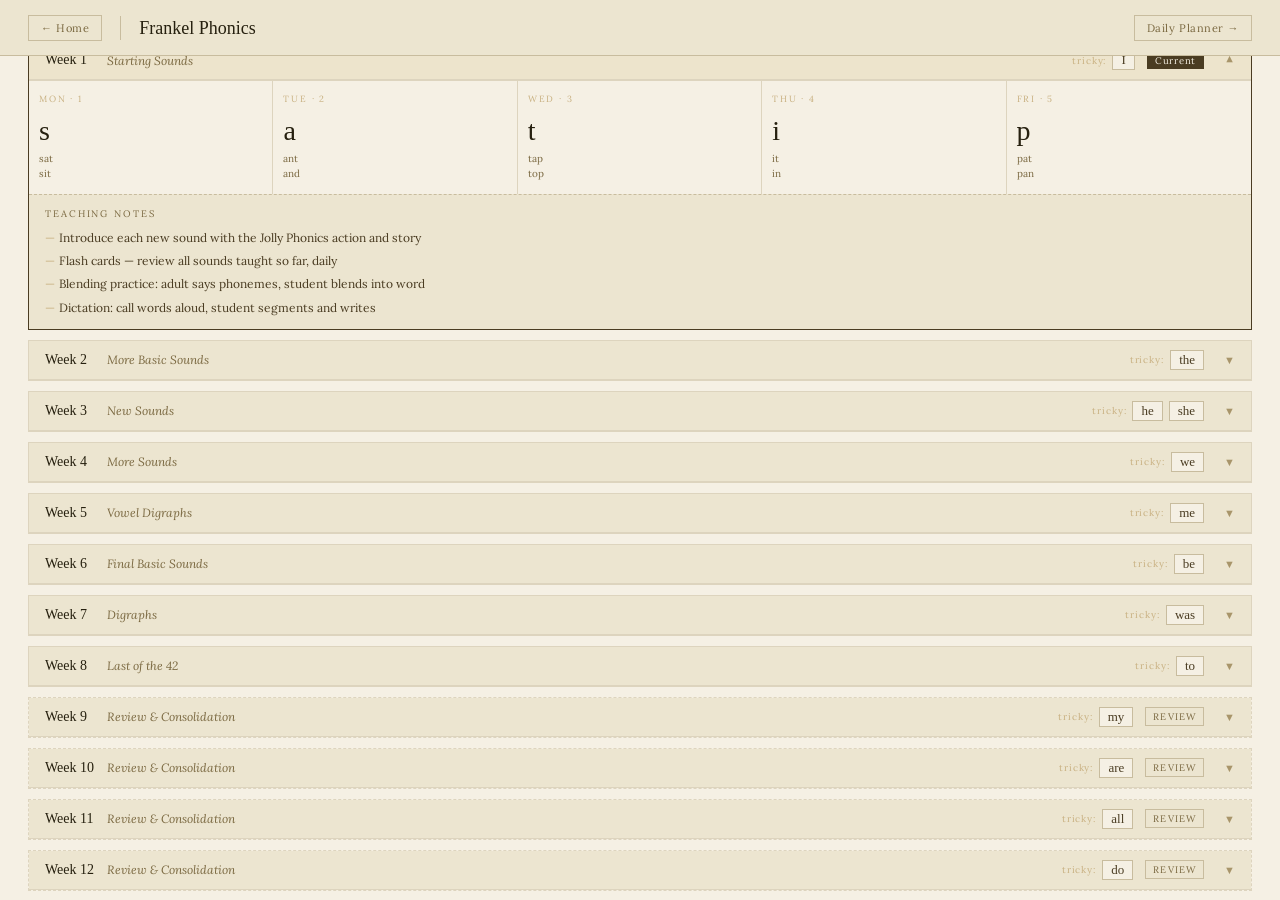
==== commit fcb72d8d: "Refactor nav, remove student mode and done-state tracking - index.html: remove auto-advance; home pa" ====
--- a/dashboard.html
+++ b/dashboard.html
@@ -3,8 +3,13 @@
 <head>
 <meta charset="UTF-8">
 <meta name="viewport" content="width=device-width, initial-scale=1.0">
+<meta name="theme-color" content="#ece5d0">
+<meta name="apple-mobile-web-app-capable" content="yes">
+<meta name="apple-mobile-web-app-status-bar-style" content="default">
+<meta name="apple-mobile-web-app-title" content="Frankel Phonics">
 <title>Frankel Phonics — Dashboard</title>
 <link rel="manifest" href="manifest.json">
+<link rel="apple-touch-icon" href="icons/icon-180.png">
 <link rel="preconnect" href="https://fonts.googleapis.com">
 <link href="https://fonts.googleapis.com/css2?family=IM+Fell+English:ital@0;1&family=Lora:ital,wght@0,400;0,500;0,600;1,400;1,500&display=swap" rel="stylesheet">
 <style>
@@ -22,7 +27,6 @@
   --ink-4:   #a8956a;
   --ink-5:   #c8b080;
   --cur-bg:  #ede4cc;
-  --done-op: 0.42;
 }
 
 html, body {
@@ -75,23 +79,6 @@
 
 .tb-spacer { flex: 1; }
 
-.mode-toggle {
-  display: flex;
-  border: 1px solid var(--p4);
-}
-
-.mode-btn {
-  padding: 6px 18px;
-  background: transparent;
-  color: var(--ink-3);
-  border: none;
-  cursor: pointer;
-  font-family: 'Lora', serif;
-  font-size: 12px;
-  transition: background 0.2s, color 0.2s;
-}
-.mode-btn.active { background: var(--ink); color: var(--p1); }
-.mode-btn + .mode-btn { border-left: 1px solid var(--p4); }
 
 .tb-back {
   font-family: 'Lora', serif;
@@ -299,9 +286,6 @@
 }
 .day-cell:last-child { border-right: none; }
 .day-cell:hover { background: var(--p2); }
-.day-cell.done-cell { opacity: var(--done-op); }
-.day-cell.current-cell { background: var(--cur-bg); }
-.day-cell.current-cell:hover { background: #e4d9be; }
 
 .dc-label {
   font-family: 'Lora', serif;
@@ -335,21 +319,6 @@
   line-height: 1.3;
 }
 
-.dc-done-tick {
-  position: absolute;
-  top: 10px; right: 10px;
-  font-family: 'Lora', serif;
-  font-size: 9px;
-  color: var(--ink-2);
-}
-
-.dc-current-dot {
-  position: absolute;
-  top: 10px; right: 10px;
-  width: 6px; height: 6px;
-  border-radius: 50%;
-  background: var(--ink-2);
-}
 
 /* ── Teaching notes ─────────────────────────────────────── */
 .teaching-notes {
@@ -421,16 +390,13 @@
 <div id="shell">
 
   <div id="topbar">
+    <a class="tb-back" href="index.html">&#8592; Home</a>
+    <div class="tb-divider"></div>
     <div class="tb-wordmark">
       <div class="tb-name">Frankel Phonics</div>
     </div>
-    <div class="tb-divider"></div>
-    <div class="mode-toggle">
-      <button class="mode-btn active" data-mode="teaching">Teaching</button>
-      <button class="mode-btn" data-mode="student">Student</button>
-    </div>
     <div class="tb-spacer"></div>
-    <a class="tb-back" href="index.html">&#8592; Daily Planner</a>
+    <a class="tb-back" href="planner.html">Daily Planner &#8594;</a>
   </div>
 
   <div id="scrollArea"></div>
@@ -445,21 +411,18 @@
 const DAY_KEY     = 'ella_phonics_day';
 
 let state = {
-  mode: 'teaching',
   currentDay: parseInt(localStorage.getItem(DAY_KEY) || '1', 10),
   open: {}
 };
 
 try {
   const s = JSON.parse(localStorage.getItem(STORAGE_KEY) || '{}');
-  if (s.mode) state.mode = s.mode;
   if (s.open) state.open = s.open;
 } catch(e) {}
 
 function save() {
   try {
-    localStorage.setItem(STORAGE_KEY,
-      JSON.stringify({ mode: state.mode, open: state.open }));
+    localStorage.setItem(STORAGE_KEY, JSON.stringify({ open: state.open }));
   } catch(e) {}
 }
 
@@ -474,9 +437,6 @@
 
 /* ── Render ─────────────────────────────────────────────── */
 function render() {
-  document.querySelectorAll('.mode-btn').forEach(b =>
-    b.classList.toggle('active', b.dataset.mode === state.mode));
-
   const area = document.getElementById('scrollArea');
   area.innerHTML = '';
 
@@ -518,20 +478,13 @@
       let dayCellsHtml = '';
       if (!isReview) {
         week.sounds.slice(0, 5).forEach((sound, di) => {
-          const dayNum    = weekStartDay + di;
-          const isDone    = dayNum < state.currentDay;
-          const isCurrent = dayNum === state.currentDay;
-          const info      = D.sounds[sound] || { w: [] };
-          const soundStr  = ds(sound);
-          const isLong    = soundStr.length > 2;
+          const dayNum   = weekStartDay + di;
+          const info     = D.sounds[sound] || { w: [] };
+          const soundStr = ds(sound);
+          const isLong   = soundStr.length > 2;
 
           dayCellsHtml +=
-            '<div class="day-cell' +
-              (isDone    ? ' done-cell'    : '') +
-              (isCurrent ? ' current-cell' : '') +
-            '" data-day="' + dayNum + '">' +
-              (isDone    ? '<div class="dc-done-tick">&#10003;</div>' : '') +
-              (isCurrent ? '<div class="dc-current-dot"></div>'       : '') +
+            '<div class="day-cell" data-day="' + dayNum + '">' +
               '<div class="dc-label">' + D.days[di].slice(0,3).toUpperCase() + ' \u00b7 ' + dayNum + '</div>' +
               '<div class="dc-sound' + (isLong ? ' long' : '') + '">' + soundStr + '</div>' +
               '<div class="dc-words">' +
@@ -541,8 +494,8 @@
         });
       }
 
-      const notesHtml = state.mode === 'teaching' ? (
-        '<div class="teaching-notes' + (state.mode === 'teaching' ? ' visible' : '') + '">' +
+      const notesHtml =
+        '<div class="teaching-notes visible">' +
           '<div class="tn-title">Teaching Notes</div>' +
           '<ul class="tn-list">' +
             '<li>Introduce each new sound with the Jolly Phonics action and story</li>' +
@@ -550,8 +503,7 @@
             '<li>Blending practice: adult says phonemes, student blends into word</li>' +
             '<li>Dictation: call words aloud, student segments and writes</li>' +
           '</ul>' +
-        '</div>'
-      ) : '';
+        '</div>';
 
       row.innerHTML =
         '<div class="week-meta" data-week="' + week.week + '">' +
@@ -605,7 +557,7 @@
       const day = Number(el.dataset.day);
       localStorage.setItem(DAY_KEY, String(day));
       save();
-      window.location.href = 'index.html';
+      window.location.href = 'planner.html';
     });
   });
 
@@ -638,10 +590,6 @@
   t.style.top  = Math.min(e.clientY + 16, window.innerHeight - 120) + 'px';
 }
 
-document.querySelector('.mode-toggle').addEventListener('click', e => {
-  const btn = e.target.closest('.mode-btn');
-  if (btn) { state.mode = btn.dataset.mode; save(); render(); }
-});
 
 /* ── Fade in ────────────────────────────────────────────── */
 document.body.style.opacity = '0';
